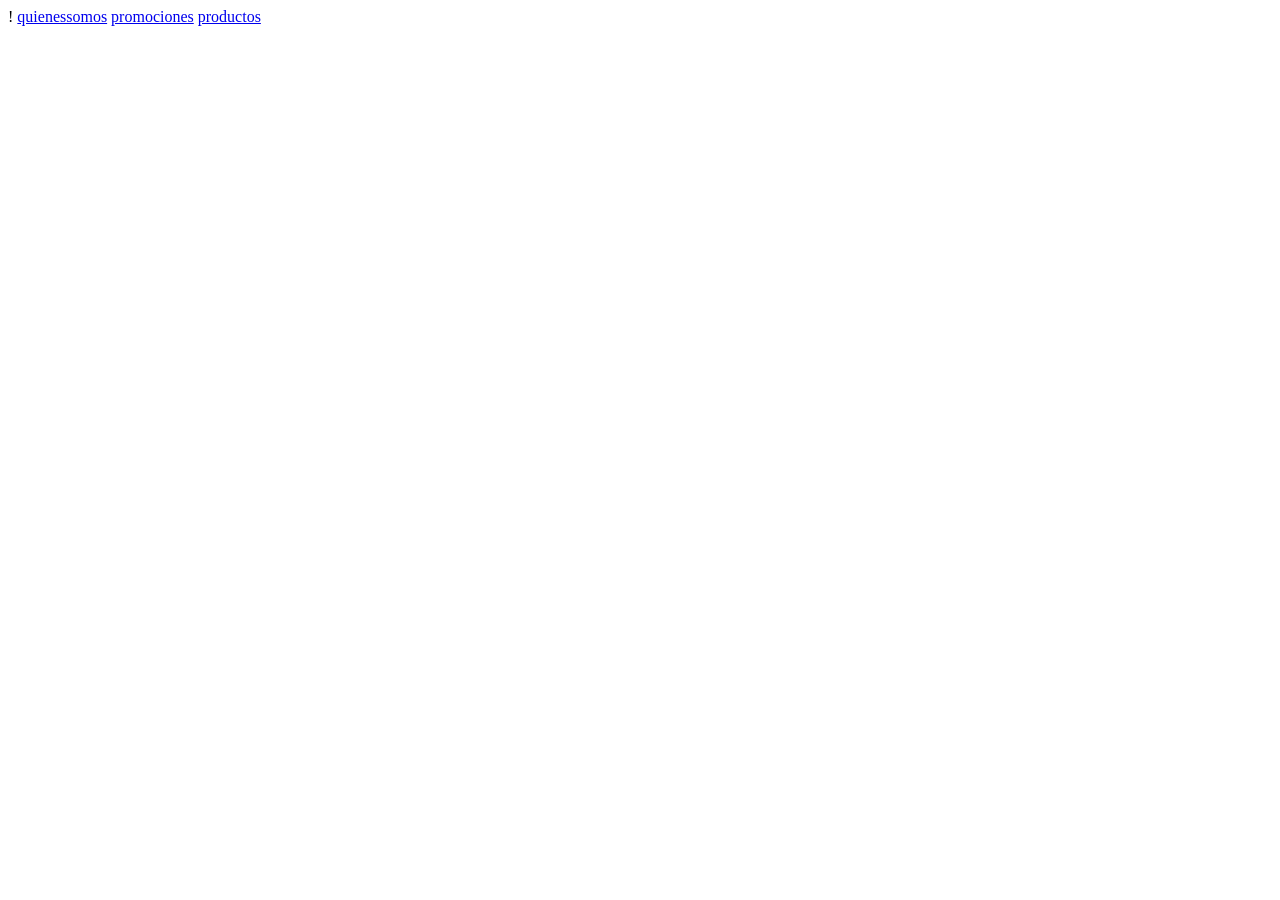
==== index.html @ 97a6aa90 "se crea proyecto" ====
!
<html lang="en">
<head>
  <meta charset="UTF-8">
  <meta name="viewport" content="width=device-width, initial-scale=1">
  <title>Pets Market</title>
</head>
<body>
  <a href="assets\page\quienessomos.html">quienessomos</a>
  <a href="assets\page\quienessomos.html">promociones</a>
  <a href="assets\page\quienessomos.html">productos</a>

</body>
</html>
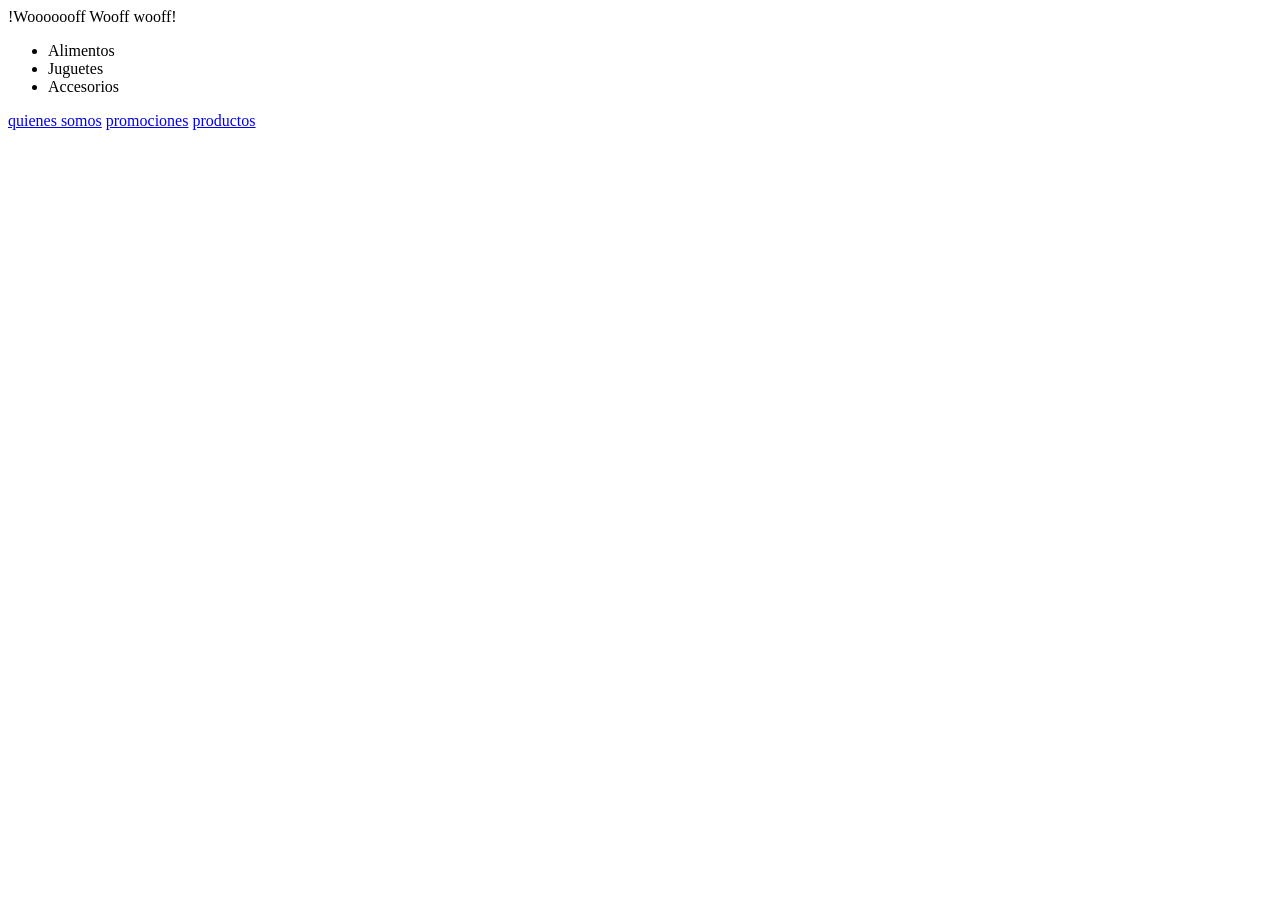
==== commit db39b1a1: "se agregan cambios a proyecto" ====
--- a/index.html
+++ b/index.html
@@ -1,14 +1,18 @@
-!
+!Wooooooff Wooff wooff!
 <html lang="en">
 <head>
   <meta charset="UTF-8">
   <meta name="viewport" content="width=device-width, initial-scale=1">
   <title>Pets Market</title>
 </head>
+
+<ul>
+  <li>Alimentos</li>  <li>Juguetes</li>  <li>Accesorios</li>
+</ul>
 <body>
-  <a href="assets\page\quienessomos.html">quienessomos</a>
-  <a href="assets\page\quienessomos.html">promociones</a>
-  <a href="assets\page\quienessomos.html">productos</a>
+<a href="assets\page\quienessomos.html">quienes somos</a>
+<a href="assets\page\promociones.html">promociones</a>
+<a href="assets\page\productos.html">productos</a>
 
 </body>
 </html>
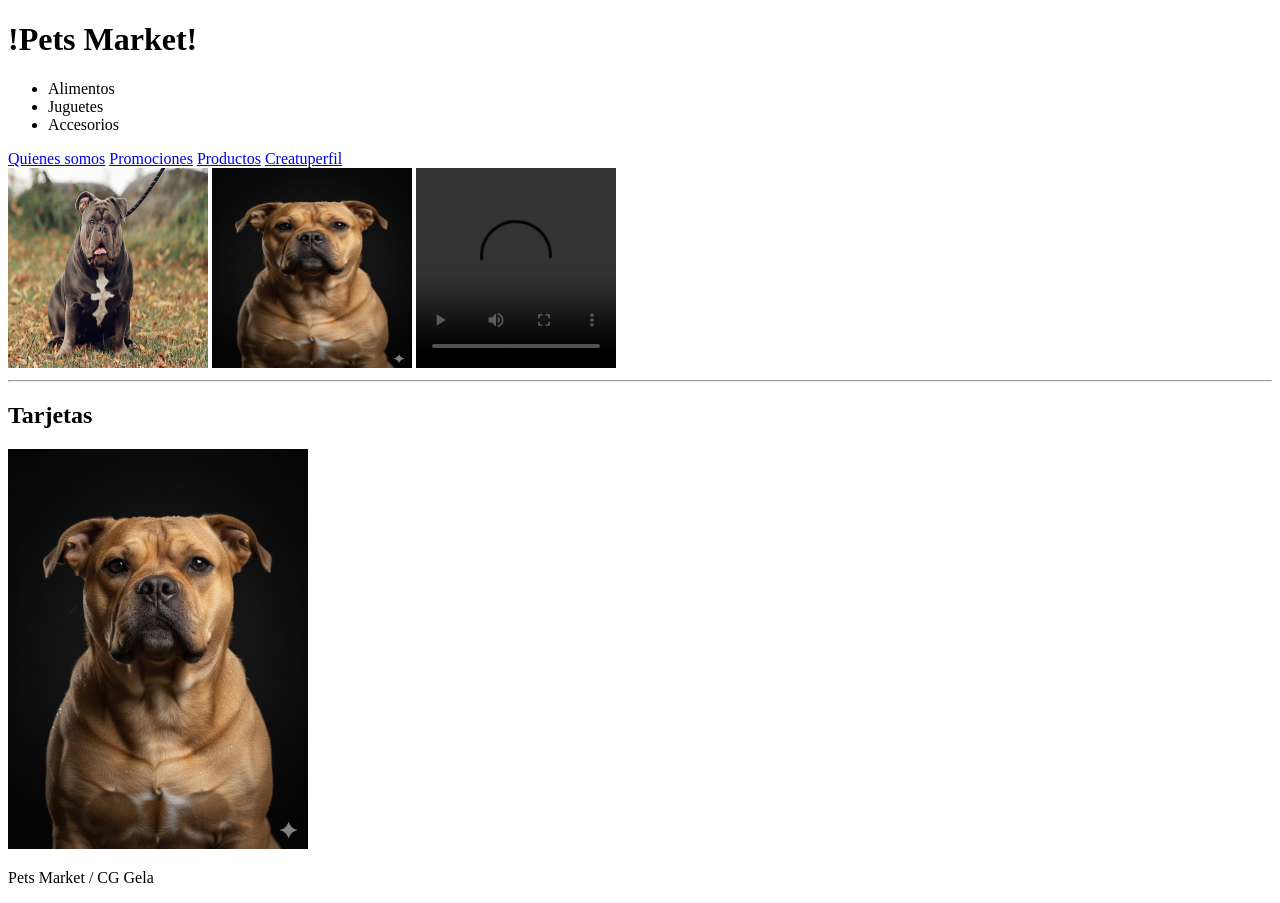
==== commit 78e120eb: "se agragan fotos, videos y carpetas al proyecto" ====
--- a/index.html
+++ b/index.html
@@ -1,18 +1,72 @@
-!Wooooooff Wooff wooff!
+<!DOCTYPE html>
 <html lang="en">
 <head>
   <meta charset="UTF-8">
   <meta name="viewport" content="width=device-width, initial-scale=1">
   <title>Pets Market</title>
 </head>
+<body>
+<h1>!Pets Market!</h1>
 
-<ul>
-  <li>Alimentos</li>  <li>Juguetes</li>  <li>Accesorios</li>
-</ul>
-<body>
-<a href="assets\page\quienessomos.html">quienes somos</a>
-<a href="assets\page\promociones.html">promociones</a>
-<a href="assets\page\productos.html">productos</a>
+<!-- menu -->
+<nav>
+  <ul>
+    <li>Alimentos</li>
+    <li>Juguetes</li>
+    <li>Accesorios</li>
+  </ul>
+</nav>
 
+
+<nav>
+  <a href="assets/page/quienessomos.html">Quienes somos</a>
+  <a href="assets/page/promociones.html">Promociones</a>
+  <a href="assets/page/productos.html">Productos</a>
+  <a href="assets/page/creatuperfil.html">Creatuperfil</a>
+</nav>
+
+<!-- imagenes -->
+<picture>
+  <img
+    src="assets/img/perro-1.jpg"
+    alt="Perro"
+    height="200"
+    width="200"
+  />
+</picture>
+
+<picture>
+  <img
+    src="assets/img/gela.jpg"
+    alt="Gela"
+    height="200"
+    width="200"
+  />
+</picture>
+
+<!-- video -->
+<video
+  src="assets/video/video_de_perro.mp4"
+  controls
+  height="200"
+  width="200"
+>
+</video>
+
+<hr>
+
+<!--tarjetas -->
+<h2>Tarjetas</h2>
+<div class="w3-card-4" style="width:300px">
+  <img
+    src="assets/img/gela.jpg"
+    alt="Pets Market - CG Gela"
+    height="400"
+    width="300"
+  />
+  <div class="w3-container w3-center">
+    <p>Pets Market / CG Gela</p>
+  </div>
+</div>
 </body>
 </html>
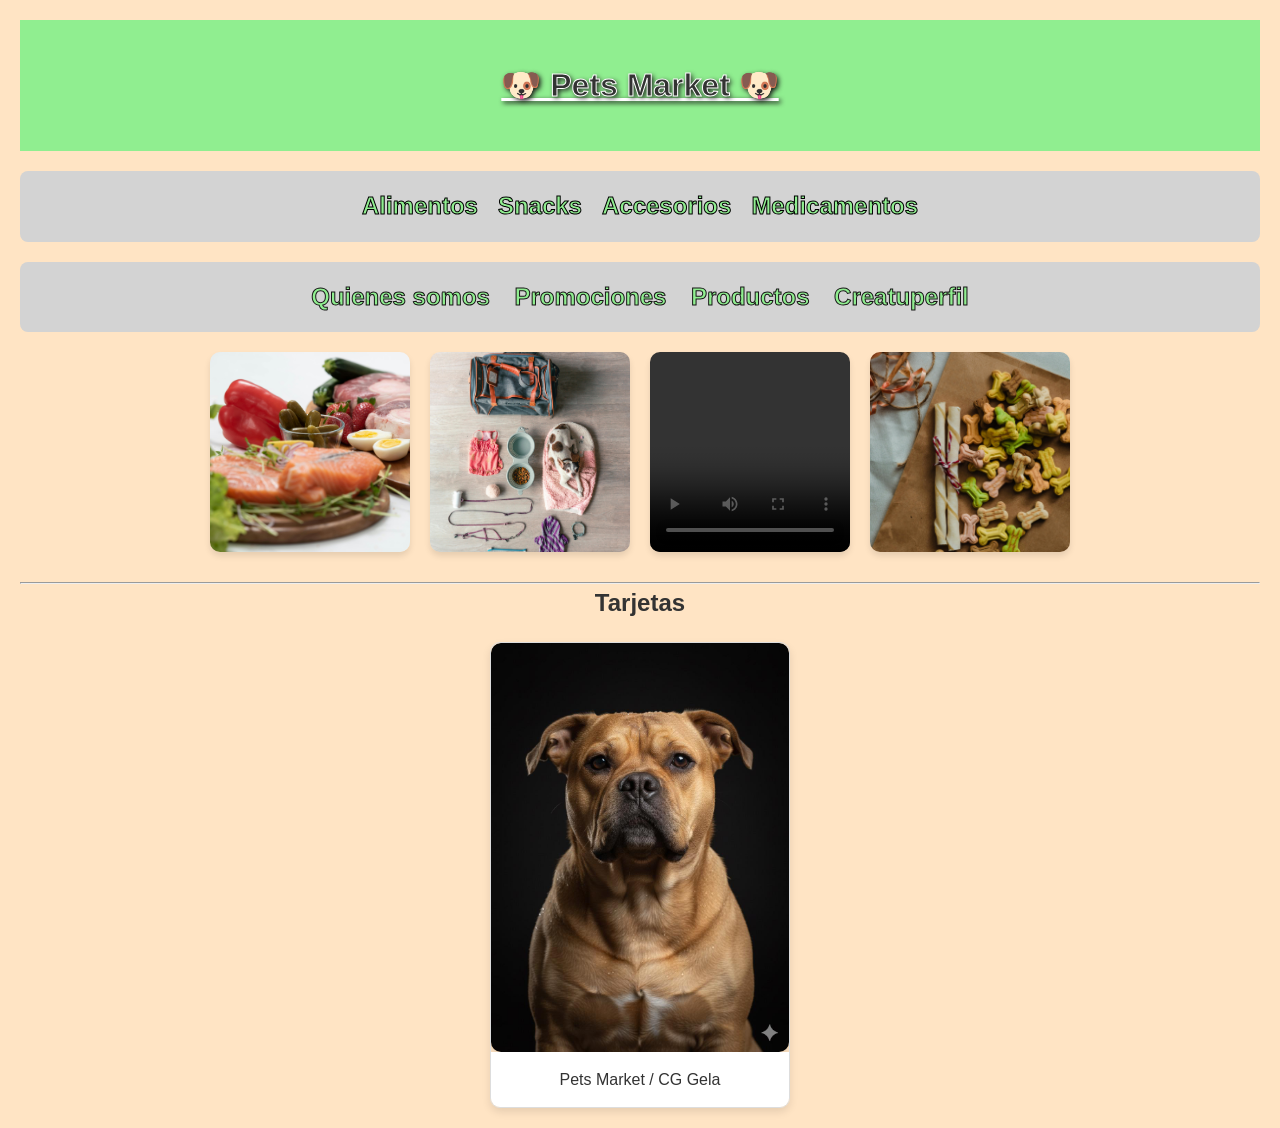
==== commit 0fa2b7ce: "se agragan cambios al index" ====
--- a/index.html
+++ b/index.html
@@ -1,72 +1,120 @@
 <!DOCTYPE html>
-<html lang="en">
+<html lang="es">
 <head>
   <meta charset="UTF-8">
   <meta name="viewport" content="width=device-width, initial-scale=1">
   <title>Pets Market</title>
+  <link rel="stylesheet" href="style.css">
+
+
+  <style>
+      /* Reset básico para consistencia */
+      * { margin: 0; padding: 0; box-sizing: border-box; }
+      body { font-family: 'Segoe UI', Tahoma, sans-serif; line-height: 1.6; color: #333; padding: 20px; }
+
+
+      h1 {
+          text-decoration-line: underline;
+          background-color: lightgreen;
+          text-align: center;
+          margin-bottom: 20px;
+          padding: 40px 20px;
+          text-shadow: 2px 2px 5px #171616;
+          -webkit-text-stroke: 1px white;
+      }
+
+      h1, h2 { text-align: center; margin-bottom: 20px; }
+
+
+      /* Estilo de navegación */
+      nav { background: lightgrey; padding: 1rem; border-radius: 8px; margin-bottom: 20px; }
+      nav ul { display: flex; justify-content: center; list-style: none; gap: 20px; }
+      nav a { text-decoration: none; color: lightgreen; font-weight: bold; padding: 5px 10px; -webkit-text-stroke: 1px #171616; font-size: x-large }
+      nav a:hover { background: white; color: lightgreen; border-radius: 4px; }
+      nav ul li {color: lightgreen; font-weight: bold; -webkit-text-stroke: 1px black; font-size: x-large  }
+
+      .card {
+          border: 1px solid #ddd;
+          border-radius: 10px;
+          width: 300px;
+          overflow: hidden;
+          margin: 20px auto;
+          box-shadow: 0 4px 8px rgba(0,0,0,0.1);
+          transition: all 0.3s ease;
+          cursor: pointer;
+      }
+
+      .card:hover {
+          transform: translateY(-10px);
+          box-shadow: 0 20px 40px rgba(0,0,0,0.2);
+      }
+
+      .card-container {
+          padding: 15px;
+          text-align: center;
+          background: #fff;
+      }
+
+      /* Contenedor multimedia */
+      .media-container { display: flex; flex-wrap: wrap; justify-content: center; gap: 20px; margin-bottom: 30px; }
+      img, video { border-radius: 10px; object-fit: cover; box-shadow: 0 4px 6px rgba(0,0,0,0.1); }
+
+      /* Tarjetas */
+      .card { border: 1px solid #ddd; border-radius: 10px; width: 300px; overflow: hidden; margin: 0 auto; box-shadow: 0 4px 8px rgba(0,0,0,0.1); }
+      .card img { width: 100%; height: auto; display: block; }
+      .card-container { padding: 15px; text-align: center; background: #fff; }
+  </style>
+
 </head>
+<style>
+    body {
+        background-color: bisque;
+    }
+
+</style>
 <body>
-<h1>!Pets Market!</h1>
 
-<!-- menu -->
+
+<h1 style="background-color:lightgreen;">🐶 Pets Market 🐶 </h1>
+
+
+
 <nav>
   <ul>
     <li>Alimentos</li>
-    <li>Juguetes</li>
+    <li>Snacks</li>
     <li>Accesorios</li>
+    <li>Medicamentos</li>
   </ul>
 </nav>
 
-
-<nav>
+<nav style="text-align: center; margin-bottom: 20px;">
   <a href="assets/page/quienessomos.html">Quienes somos</a>
   <a href="assets/page/promociones.html">Promociones</a>
   <a href="assets/page/productos.html">Productos</a>
   <a href="assets/page/creatuperfil.html">Creatuperfil</a>
 </nav>
 
-<!-- imagenes -->
-<picture>
-  <img
-    src="assets/img/perro-1.jpg"
-    alt="Perro"
-    height="200"
-    width="200"
-  />
-</picture>
-
-<picture>
-  <img
-    src="assets/img/gela.jpg"
-    alt="Gela"
-    height="200"
-    width="200"
-  />
-</picture>
-
-<!-- video -->
-<video
-  src="assets/video/video_de_perro.mp4"
-  controls
-  height="200"
-  width="200"
->
-</video>
+<div class="media-container">
+  <img src="assets/img/alimento.jpg" alt="alimento" width="200" height="200">
+  <img src="assets/img/accesorios.jpg" alt="accesorios" width="200" height="200">
+  <video src="assets/video/perro.mp4" controls width="200" height="200"></video>
+  <img src="assets/img/snacks.jpg" alt="snacks" width="200" height="200">
+</div>
 
 <hr>
 
-<!--tarjetas -->
+
 <h2>Tarjetas</h2>
-<div class="w3-card-4" style="width:300px">
-  <img
-    src="assets/img/gela.jpg"
-    alt="Pets Market - CG Gela"
-    height="400"
-    width="300"
-  />
-  <div class="w3-container w3-center">
+<div class="card">
+  <img src="assets/img/gela.jpg" alt="Pets Market - CG Gela">
+  <div class="card-container">
     <p>Pets Market / CG Gela</p>
   </div>
 </div>
+
+
 </body>
-</html>+</html>
+
+
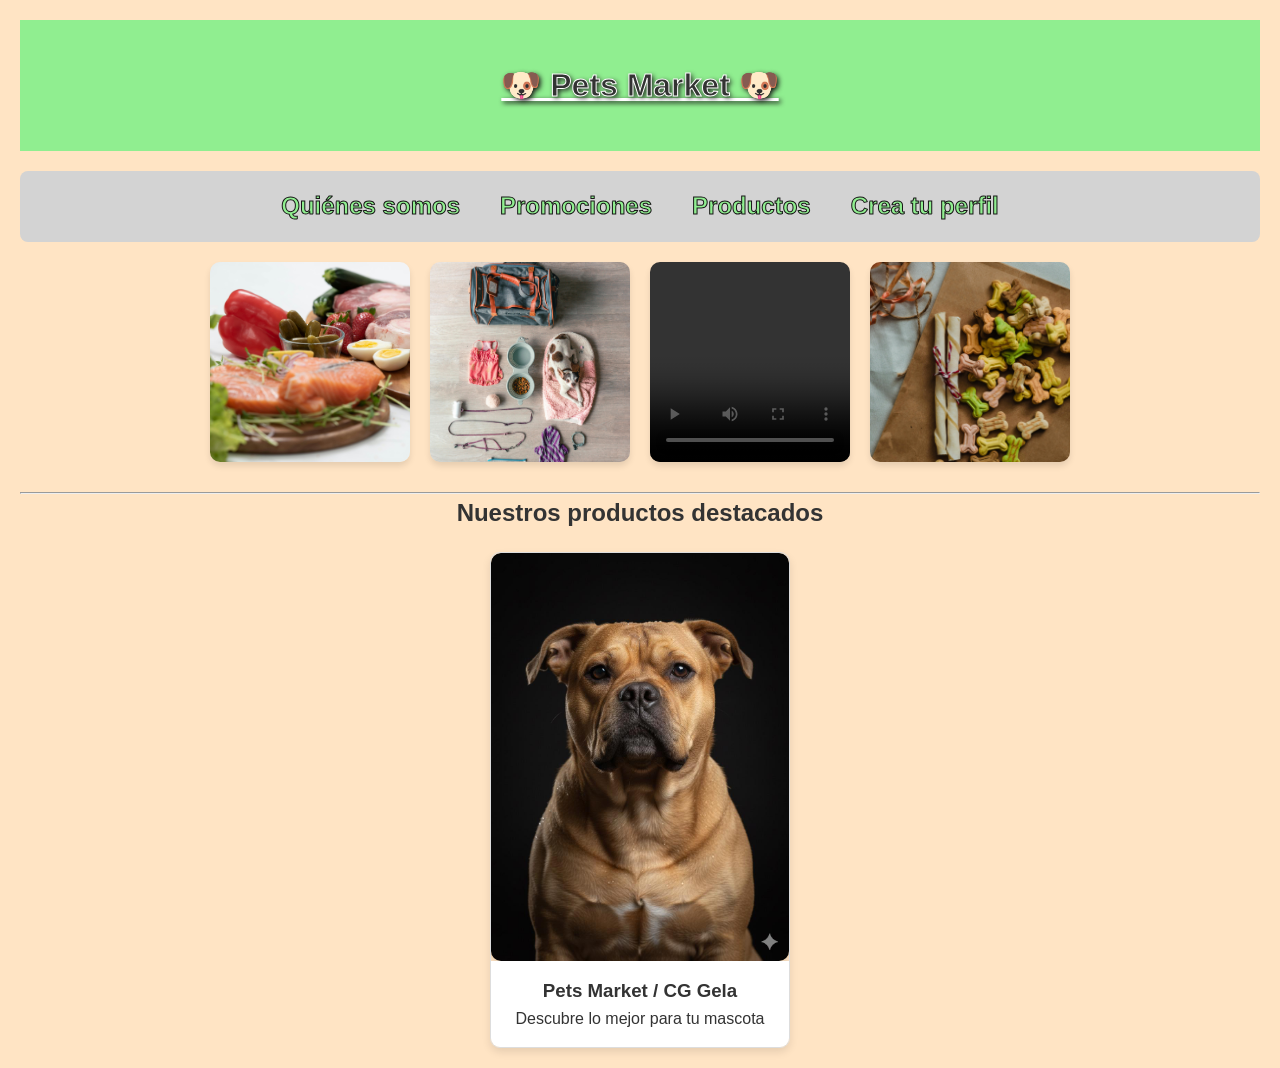
==== commit 866c1552: "se agrega cambios" ====
--- a/index.html
+++ b/index.html
@@ -4,117 +4,41 @@
   <meta charset="UTF-8">
   <meta name="viewport" content="width=device-width, initial-scale=1">
   <title>Pets Market</title>
-  <link rel="stylesheet" href="style.css">
+  <link rel="stylesheet" href="css/style.css">
+</head>
+<body>
+<header>
+  <h1>🐶 Pets Market 🐶</h1>
 
+  <nav>
+    <ul>
+      <li><a href="assets/page/quienessomos.html">Quiénes somos</a></li>
+      <li><a href="assets/page/promociones.html">Promociones</a></li>
+      <li><a href="assets/page/productos.html">Productos</a></li>
+      <li><a href="assets/page/creatuperfil.html">Crea tu perfil</a></li>
+    </ul>
+  </nav>
+</header>
 
-  <style>
-      /* Reset básico para consistencia */
-      * { margin: 0; padding: 0; box-sizing: border-box; }
-      body { font-family: 'Segoe UI', Tahoma, sans-serif; line-height: 1.6; color: #333; padding: 20px; }
+<main>
+  <section class="media-container">
+    <img src="assets/img/alimento.jpg" alt="Alimento para mascotas en Pets Market" width="200" height="200">
+    <img src="assets/img/accesorios.jpg" alt="Accesorios para mascotas en Pets Market" width="200" height="200">
+    <video src="assets/video/perro.mp4" controls width="200" height="200" alt="Video de perro feliz"></video>
+    <img src="assets/img/snacks.jpg" alt="Snacks saludables para mascotas" width="200" height="200">
+  </section>
 
+  <hr>
 
-      h1 {
-          text-decoration-line: underline;
-          background-color: lightgreen;
-          text-align: center;
-          margin-bottom: 20px;
-          padding: 40px 20px;
-          text-shadow: 2px 2px 5px #171616;
-          -webkit-text-stroke: 1px white;
-      }
+  <h2>Nuestros productos destacados</h2>
 
-      h1, h2 { text-align: center; margin-bottom: 20px; }
-
-
-      /* Estilo de navegación */
-      nav { background: lightgrey; padding: 1rem; border-radius: 8px; margin-bottom: 20px; }
-      nav ul { display: flex; justify-content: center; list-style: none; gap: 20px; }
-      nav a { text-decoration: none; color: lightgreen; font-weight: bold; padding: 5px 10px; -webkit-text-stroke: 1px #171616; font-size: x-large }
-      nav a:hover { background: white; color: lightgreen; border-radius: 4px; }
-      nav ul li {color: lightgreen; font-weight: bold; -webkit-text-stroke: 1px black; font-size: x-large  }
-
-      .card {
-          border: 1px solid #ddd;
-          border-radius: 10px;
-          width: 300px;
-          overflow: hidden;
-          margin: 20px auto;
-          box-shadow: 0 4px 8px rgba(0,0,0,0.1);
-          transition: all 0.3s ease;
-          cursor: pointer;
-      }
-
-      .card:hover {
-          transform: translateY(-10px);
-          box-shadow: 0 20px 40px rgba(0,0,0,0.2);
-      }
-
-      .card-container {
-          padding: 15px;
-          text-align: center;
-          background: #fff;
-      }
-
-      /* Contenedor multimedia */
-      .media-container { display: flex; flex-wrap: wrap; justify-content: center; gap: 20px; margin-bottom: 30px; }
-      img, video { border-radius: 10px; object-fit: cover; box-shadow: 0 4px 6px rgba(0,0,0,0.1); }
-
-      /* Tarjetas */
-      .card { border: 1px solid #ddd; border-radius: 10px; width: 300px; overflow: hidden; margin: 0 auto; box-shadow: 0 4px 8px rgba(0,0,0,0.1); }
-      .card img { width: 100%; height: auto; display: block; }
-      .card-container { padding: 15px; text-align: center; background: #fff; }
-  </style>
-
-</head>
-<style>
-    body {
-        background-color: bisque;
-    }
-
-</style>
-<body>
-
-
-<h1 style="background-color:lightgreen;">🐶 Pets Market 🐶 </h1>
-
-
-
-<nav>
-  <ul>
-    <li>Alimentos</li>
-    <li>Snacks</li>
-    <li>Accesorios</li>
-    <li>Medicamentos</li>
-  </ul>
-</nav>
-
-<nav style="text-align: center; margin-bottom: 20px;">
-  <a href="assets/page/quienessomos.html">Quienes somos</a>
-  <a href="assets/page/promociones.html">Promociones</a>
-  <a href="assets/page/productos.html">Productos</a>
-  <a href="assets/page/creatuperfil.html">Creatuperfil</a>
-</nav>
-
-<div class="media-container">
-  <img src="assets/img/alimento.jpg" alt="alimento" width="200" height="200">
-  <img src="assets/img/accesorios.jpg" alt="accesorios" width="200" height="200">
-  <video src="assets/video/perro.mp4" controls width="200" height="200"></video>
-  <img src="assets/img/snacks.jpg" alt="snacks" width="200" height="200">
-</div>
-
-<hr>
-
-
-<h2>Tarjetas</h2>
-<div class="card">
-  <img src="assets/img/gela.jpg" alt="Pets Market - CG Gela">
-  <div class="card-container">
-    <p>Pets Market / CG Gela</p>
-  </div>
-</div>
-
-
+  <article class="card">
+    <img src="assets/img/gela.jpg" alt="CG Gela - Producto destacado en Pets Market">
+    <div class="card-container">
+      <h3>Pets Market / CG Gela</h3>
+      <p>Descubre lo mejor para tu mascota</p>
+    </div>
+  </article>
+</main>
 </body>
-</html>
-
-
+</html>
--- a/css/style.css
+++ b/css/style.css
@@ -0,0 +1,86 @@
+
+    /* Reset básico para consistencia */
+* { margin: 0; padding: 0; box-sizing: border-box; }
+body { font-family: 'Segoe UI', Tahoma, sans-serif; line-height: 1.6; color: #333; padding: 20px; }
+
+
+h1 {
+    text-decoration-line: underline;
+    background-color: lightgreen;
+    text-align: center;
+    margin-bottom: 20px;
+    padding: 40px 20px;
+    text-shadow: 2px 2px 5px #171616;
+    -webkit-text-stroke: 1px white;
+}
+
+h1, h2 { text-align: center; margin-bottom: 20px; }
+
+
+/* Estilo de navegación */
+nav { background: lightgrey; padding: 1rem; border-radius: 8px; margin-bottom: 20px; }
+nav ul { display: flex; justify-content: center; list-style: none; gap: 20px; }
+nav a { text-decoration: none; color: lightgreen; font-weight: bold; padding: 5px 10px; -webkit-text-stroke: 1px #171616; font-size: x-large }
+nav a:hover { background: white; color: lightgreen; border-radius: 4px; }
+nav ul li {color: lightgreen; font-weight: bold; -webkit-text-stroke: 1px black; font-size: x-large  }
+
+.card {
+    border: 1px solid #ddd;
+    border-radius: 10px;
+    width: 300px;
+    overflow: hidden;
+    margin: 20px auto;
+    box-shadow: 0 4px 8px rgba(0,0,0,0.1);
+    transition: all 0.3s ease;
+    cursor: pointer;
+}
+
+.card:hover {
+    transform: translateY(-10px);
+    box-shadow: 0 20px 40px rgba(0,0,0,0.2);
+}
+
+.card-container {
+    padding: 15px;
+    text-align: center;
+    background: #fff;
+}
+
+/* Contenedor multimedia */
+.media-container { display: flex; flex-wrap: wrap; justify-content: center; gap: 20px; margin-bottom: 30px; }
+img, video { border-radius: 10px; object-fit: cover; box-shadow: 0 4px 6px rgba(0,0,0,0.1); }
+
+/* Tarjetas */
+.card { border: 1px solid #ddd; border-radius: 10px; width: 300px; overflow: hidden; margin: 0 auto; box-shadow: 0 4px 8px rgba(0,0,0,0.1); }
+.card img { width: 100%; height: auto; display: block; }
+.card-container { padding: 15px; text-align: center; background: #fff; }
+
+
+
+ body {
+     background-color: bisque;
+ }
+
+    /* Efecto flotante en imagenes de la galeria */
+    .media-container img,
+    .media-container video {
+        transition: all 0.4s ease;
+        transform: translateY(0);
+    }
+
+    .media-container img:hover,
+    .media-container video:hover {
+        transform: translateY(-15px);
+        box-shadow: 0 15px 30px rgba(0,0,0,0.3);
+    }
+
+    /* Tambien a la tarjeta principal */
+    .card {
+        transition: all 0.4s ease;
+    }
+
+    .card:hover {
+        transform: translateY(-15px);
+        box-shadow: 0 25px 50px rgba(0,0,0,0.3);
+    }
+
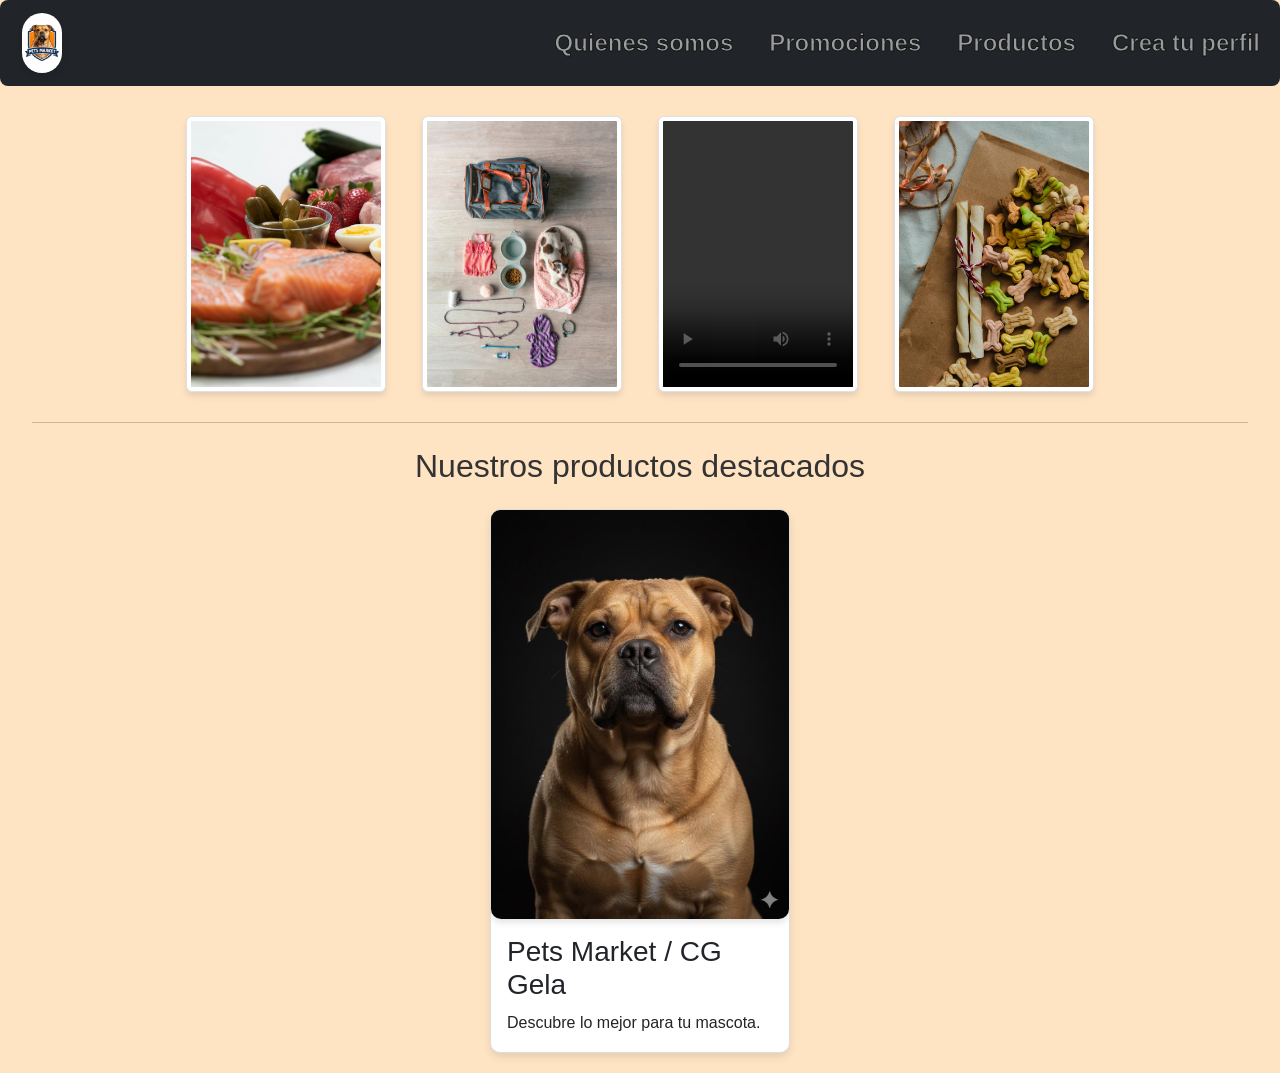
==== commit 75dbf832: "se agragan cambios a la pagina" ====
--- a/index.html
+++ b/index.html
@@ -4,39 +4,60 @@
   <meta charset="UTF-8">
   <meta name="viewport" content="width=device-width, initial-scale=1">
   <title>Pets Market</title>
+
+  <link href="https://cdn.jsdelivr.net/npm/bootstrap@5.3.8/dist/css/bootstrap.min.css" rel="stylesheet">
+  <script src="https://cdn.jsdelivr.net/npm/bootstrap@5.3.8/dist/js/bootstrap.bundle.min.js"></script>
   <link rel="stylesheet" href="css/style.css">
 </head>
+
 <body>
-<header>
-  <h1>🐶 Pets Market 🐶</h1>
+<nav class="navbar navbar-expand-sm bg-dark navbar-dark fixed-top">
+  <div class="container-fluid">
+    <!-- Logo -->
+    <a class="navbar-brand" href="index.html">
+      <img src="assets/img/logopetsmarket.jpg" alt="Logo Pets Market" style="width:40px;" class="rounded-pill">
+    </a>
+    <!-- Boton hamburguesa -->
+    <button class="navbar-toggler" type="button" data-bs-toggle="collapse" data-bs-target="#navbarNav" aria-controls="navbarNav" aria-expanded="false" aria-label="Toggle navigation">
+      <span class="navbar-toggler-icon"></span>
+    </button>
+    <!-- Lista de enlaces -->
+    <div class="collapse navbar-collapse" id="navbarNav">
+      <ul class="navbar-nav ms-auto">
+        <li class="nav-item">
+          <a class="nav-link" href="assets/page/quienessomos.html">Quienes somos</a>
+        </li>
+        <li class="nav-item">
+          <a class="nav-link" href="assets/page/promociones.html">Promociones</a>
+        </li>
+        <li class="nav-item">
+          <a class="nav-link" href="assets/page/productos.html">Productos</a>
+        </li>
+        <li class="nav-item">
+          <a class="nav-link" href="assets/page/creatuperfil.html">Crea tu perfil</a>
+        </li>
+      </ul>
+    </div>
+  </div>
+</nav>
 
-  <nav>
-    <ul>
-      <li><a href="assets/page/quienessomos.html">Quiénes somos</a></li>
-      <li><a href="assets/page/promociones.html">Promociones</a></li>
-      <li><a href="assets/page/productos.html">Productos</a></li>
-      <li><a href="assets/page/creatuperfil.html">Crea tu perfil</a></li>
-    </ul>
-  </nav>
-</header>
-
-<main>
+<main class="container-fluid mt-5 pt-5">
   <section class="media-container">
-    <img src="assets/img/alimento.jpg" alt="Alimento para mascotas en Pets Market" width="200" height="200">
-    <img src="assets/img/accesorios.jpg" alt="Accesorios para mascotas en Pets Market" width="200" height="200">
-    <video src="assets/video/perro.mp4" controls width="200" height="200" alt="Video de perro feliz"></video>
-    <img src="assets/img/snacks.jpg" alt="Snacks saludables para mascotas" width="200" height="200">
+    <img src="assets/img/alimento.jpg" alt="Alimento" width="200" height="200" class="img-thumbnail mx-2">
+    <img src="assets/img/accesorios.jpg" alt="Accesorios" width="200" height="200" class="img-thumbnail mx-2">
+    <video src="assets/video/perro.mp4" controls width="200" height="200" class="img-thumbnail mx-2"></video>
+    <img src="assets/img/snacks.jpg" alt="Snacks" width="200" height="200" class="img-thumbnail mx-2">
   </section>
 
   <hr>
 
-  <h2>Nuestros productos destacados</h2>
+  <h2 class="text-center my-4">Nuestros productos destacados</h2>
 
-  <article class="card">
-    <img src="assets/img/gela.jpg" alt="CG Gela - Producto destacado en Pets Market">
-    <div class="card-container">
-      <h3>Pets Market / CG Gela</h3>
-      <p>Descubre lo mejor para tu mascota</p>
+  <article class="card mx-auto" style="max-width: 400px;">
+    <img src="assets/img/gela.jpg" class="card-img-top" alt="CG Gela - Producto destacado en Pets Market">
+    <div class="card-body">
+      <h3 class="card-title">Pets Market / CG Gela</h3>
+      <p class="card-text">Descubre lo mejor para tu mascota.</p>
     </div>
   </article>
 </main>
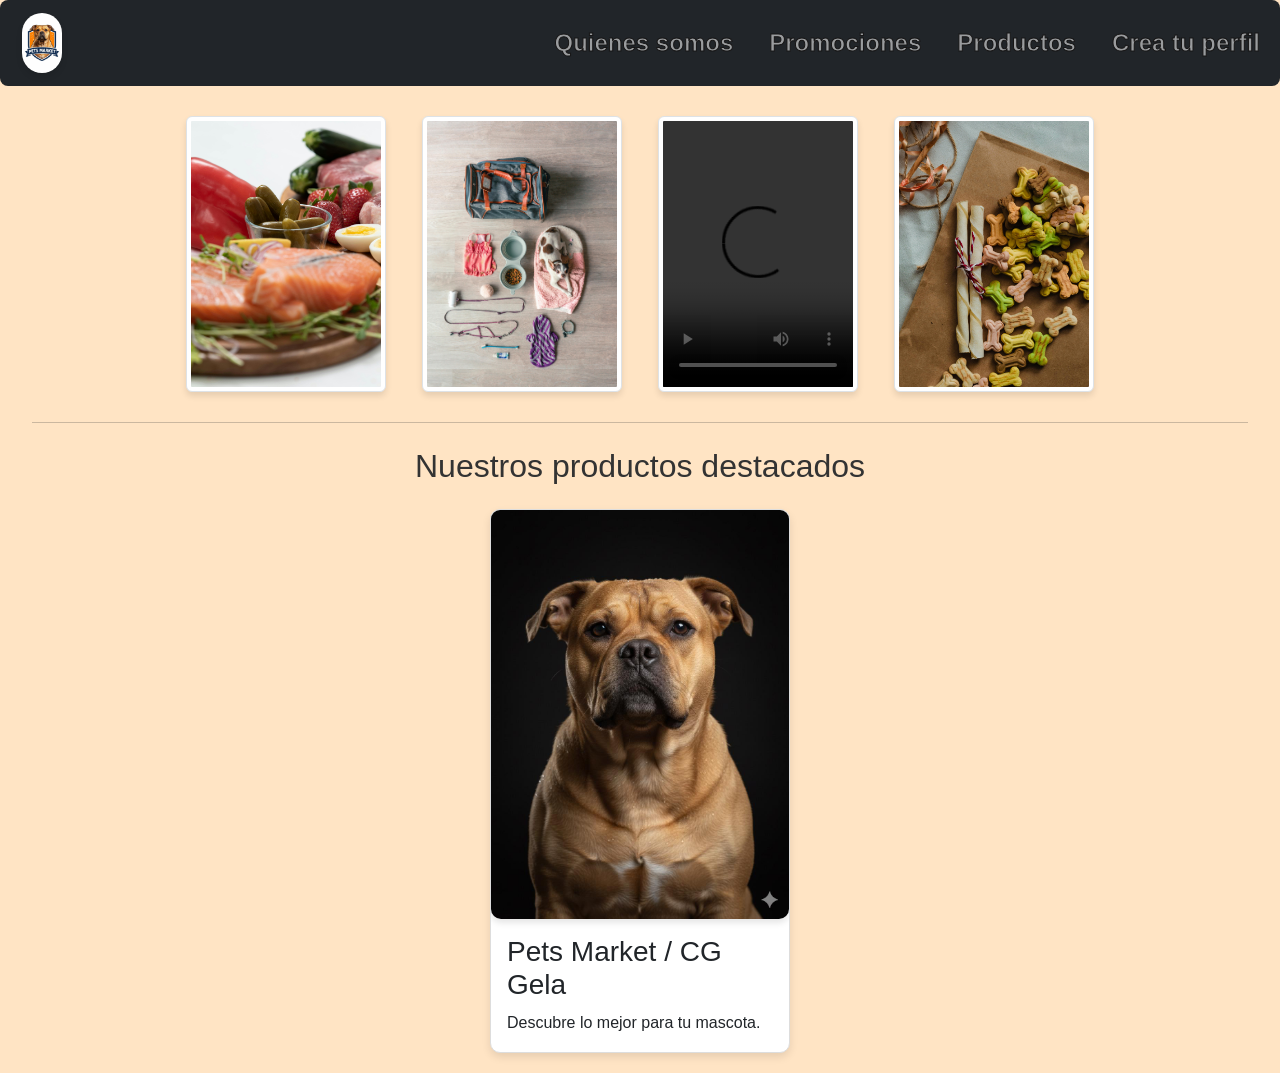
==== commit 7caf7787: "cambio final" ====
--- a/index.html
+++ b/index.html
@@ -17,11 +17,11 @@
     <a class="navbar-brand" href="index.html">
       <img src="assets/img/logopetsmarket.jpg" alt="Logo Pets Market" style="width:40px;" class="rounded-pill">
     </a>
-    <!-- Boton hamburguesa -->
+    <!-- boton hamburguesa -->
     <button class="navbar-toggler" type="button" data-bs-toggle="collapse" data-bs-target="#navbarNav" aria-controls="navbarNav" aria-expanded="false" aria-label="Toggle navigation">
       <span class="navbar-toggler-icon"></span>
     </button>
-    <!-- Lista de enlaces -->
+    <!-- lista de enlaces -->
     <div class="collapse navbar-collapse" id="navbarNav">
       <ul class="navbar-nav ms-auto">
         <li class="nav-item">
--- a/css/style.css
+++ b/css/style.css
@@ -84,3 +84,15 @@
         box-shadow: 0 25px 50px rgba(0,0,0,0.3);
     }
 
+    .location-card,
+    .team-card {
+        transition: all 0.4s ease;
+        border: none;
+        box-shadow: 0 10px 30px rgba(0,0,0,0.1);
+    }
+
+    .location-card:hover,
+    .team-card:hover {
+        transform: translateY(-10px);
+        box-shadow: 0 20px 40px rgba(0,0,0,0.2) !important;
+    }
